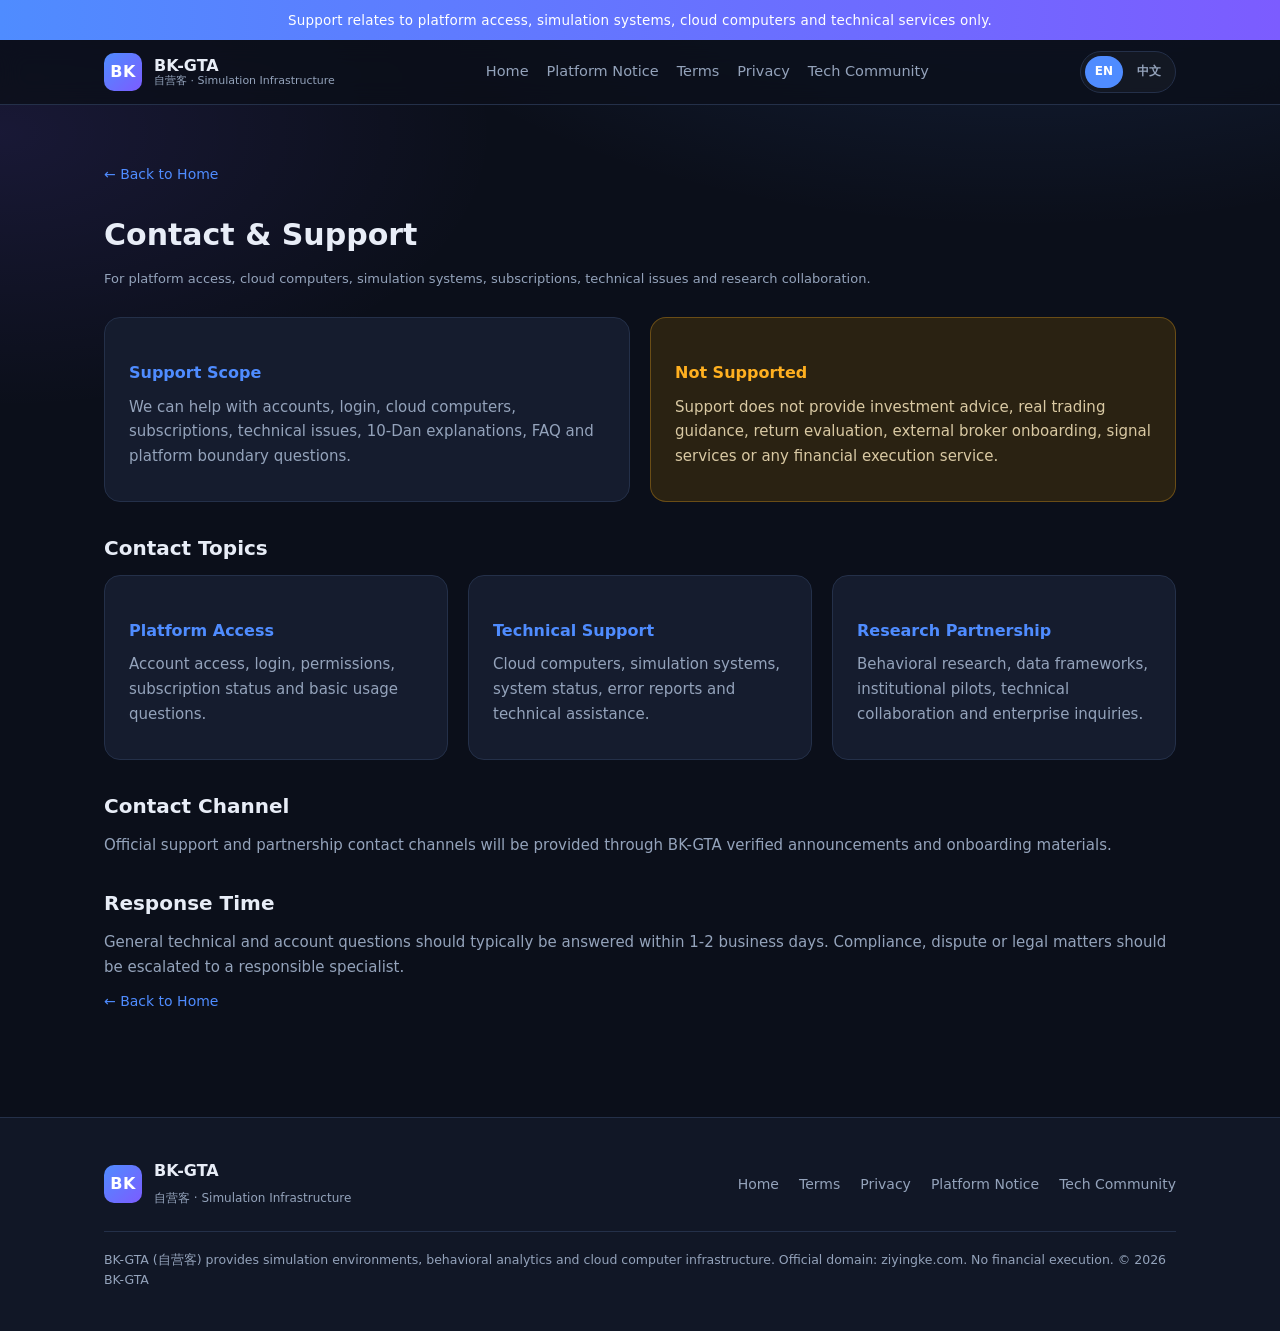
==== contact.html @ f07071c3 "Initial BK-GTA static site for ziyingke.com Co-authored-by: Cursor <cursoragent@cursor.com>" ====
<!DOCTYPE html>
<html lang="en">
<head>
  <meta charset="UTF-8" />
  <meta name="viewport" content="width=device-width, initial-scale=1.0" />
  <title>Contact & Support · BK-GTA</title>
  <meta name="description" content="Contact BK-GTA for platform access, cloud computers, simulation systems, technical services and research collaboration. Official domain: ziyingke.com." />
  <link rel="stylesheet" href="assets/css/style.css" />
</head>
<body>
  <div class="topbar"><span data-en="Support relates to platform access, simulation systems, cloud computers and technical services only." data-zh="支持范围仅限平台访问、仿真系统、云电脑与技术服务。">Support relates to platform access, simulation systems, cloud computers and technical services only.</span></div>
  <header class="nav">
    <div class="container nav-inner">
      <a class="brand" href="index.html">
        <span class="brand-mark">BK</span>
        <span class="brand-text">BK-GTA<small data-en="自营客 · Simulation Infrastructure" data-zh="自营客 · 仿真基础设施">自营客 · Simulation Infrastructure</small></span>
      </a>
      <nav class="nav-links"><a href="index.html" data-en="Home" data-zh="返回首页">Home</a><a href="platform-notice.html" data-en="Platform Notice" data-zh="平台声明">Platform Notice</a><a href="terms.html">Terms</a><a href="privacy.html">Privacy</a><a href="https://bkgta.com" target="_blank" rel="noopener noreferrer" data-en="Tech Community" data-zh="技术社区">Tech Community</a></nav>
      <div class="lang-switch" aria-label="Language switcher">
        <button type="button" data-lang-switch="en">EN</button>
        <button type="button" data-lang-switch="zh">中文</button>
      </div>
    </div>
  </header>

  <main class="legal">
    <div class="container">
      <a class="back" href="index.html" data-en="← Back to Home" data-zh="← 返回首页">← Back to Home</a>
      <h1>Contact & Support</h1>
      <p class="updated" data-en="For platform access, cloud computers, simulation systems, subscriptions, technical issues and research collaboration." data-zh="用于平台访问、云电脑、仿真系统、订阅、技术问题与研究合作咨询。">For platform access, cloud computers, simulation systems, subscriptions, technical issues and research collaboration.</p>

      <div class="grid grid-2">
        <div class="card">
          <h3>Support Scope</h3>
          <p data-en="We can help with accounts, login, cloud computers, subscriptions, technical issues, 10-Dan explanations, FAQ and platform boundary questions." data-zh="我们可以协助处理账号、登录、云电脑、订阅、技术故障、10-Dan 说明、FAQ 与平台边界问题。">We can help with accounts, login, cloud computers, subscriptions, technical issues, 10-Dan explanations, FAQ and platform boundary questions.</p>
        </div>
        <div class="card warn">
          <h3>Not Supported</h3>
          <p data-en="Support does not provide investment advice, real trading guidance, return evaluation, external broker onboarding, signal services or any financial execution service." data-zh="客服不提供投资建议、真实交易指导、收益评估、外部平台开户、带单或任何金融执行服务。">Support does not provide investment advice, real trading guidance, return evaluation, external broker onboarding, signal services or any financial execution service.</p>
        </div>
      </div>

      <h2>Contact Topics</h2>
      <div class="grid grid-3">
        <div class="card"><h3>Platform Access</h3><p data-en="Account access, login, permissions, subscription status and basic usage questions." data-zh="账号访问、登录、权限、订阅状态与基础使用问题。">Account access, login, permissions, subscription status and basic usage questions.</p></div>
        <div class="card"><h3>Technical Support</h3><p data-en="Cloud computers, simulation systems, system status, error reports and technical assistance." data-zh="云电脑、仿真系统、系统状态、异常反馈与技术协助。">Cloud computers, simulation systems, system status, error reports and technical assistance.</p></div>
        <div class="card"><h3>Research Partnership</h3><p data-en="Behavioral research, data frameworks, institutional pilots, technical collaboration and enterprise inquiries." data-zh="行为研究、数据框架、机构试点、技术合作与企业咨询。">Behavioral research, data frameworks, institutional pilots, technical collaboration and enterprise inquiries.</p></div>
      </div>

      <h2>Contact Channel</h2>
      <p data-en="Official support and partnership contact channels will be provided through BK-GTA verified announcements and onboarding materials." data-zh="官方支持与合作联系方式将通过 BK-GTA 认证公告和入门材料提供。">Official support and partnership contact channels will be provided through BK-GTA verified announcements and onboarding materials.</p>

      <h2>Response Time</h2>
      <p data-en="General technical and account questions should typically be answered within 1-2 business days. Compliance, dispute or legal matters should be escalated to a responsible specialist." data-zh="一般技术与账户问题建议在 1-2 个工作日内回复。涉及合规、争议或法律问题，应升级到专人处理。">General technical and account questions should typically be answered within 1-2 business days. Compliance, dispute or legal matters should be escalated to a responsible specialist.</p>

      <a class="back" href="index.html" data-en="← Back to Home" data-zh="← 返回首页">← Back to Home</a>
    </div>
  </main>

  <footer class="footer">
    <div class="container footer-inner">
      <div class="footer-brand"><span class="brand-mark">BK</span><div><strong>BK-GTA</strong><small data-en="自营客 · Simulation Infrastructure" data-zh="自营客 · 仿真基础设施">自营客 · Simulation Infrastructure</small></div></div>
      <nav class="footer-links"><a href="index.html" data-en="Home" data-zh="首页">Home</a><a href="terms.html">Terms</a><a href="privacy.html">Privacy</a><a href="platform-notice.html">Platform Notice</a><a href="https://bkgta.com" target="_blank" rel="noopener noreferrer" data-en="Tech Community" data-zh="技术社区">Tech Community</a></nav>
      <p class="footer-note" data-en="BK-GTA (自营客) provides simulation environments, behavioral analytics and cloud computer infrastructure. Official domain: ziyingke.com. No financial execution. © <span id='year'></span> BK-GTA" data-zh="BK-GTA（自营客）提供仿真环境、行为分析与云电脑基础设施。官方域名：ziyingke.com。不提供金融执行。© <span id='year'></span> BK-GTA">BK-GTA (自营客) provides simulation environments, behavioral analytics and cloud computer infrastructure. Official domain: ziyingke.com. No financial execution. © <span id="year"></span> BK-GTA</p>
    </div>
  </footer>
  <script src="assets/js/main.js"></script>
</body>
</html>
---- assets/css/style.css ----
:root {
  --bg: #0b0f1a;
  --bg-alt: #111726;
  --panel: #151c2e;
  --panel-2: #1b2438;
  --border: #243049;
  --text: #e8edf7;
  --muted: #94a3bb;
  --brand: #4f8cff;
  --brand-2: #7c5cff;
  --accent: #2dd4bf;
  --warn: #ffb020;
  --warn-bg: #2a2212;
  --radius: 16px;
  --maxw: 1120px;
  --font: "Segoe UI", "PingFang SC", "Microsoft YaHei", system-ui, -apple-system, sans-serif;
}

* { box-sizing: border-box; margin: 0; padding: 0; }

html { scroll-behavior: smooth; }

body {
  font-family: var(--font);
  background: radial-gradient(1200px 600px at 80% -10%, rgba(79,140,255,.18), transparent 60%),
              radial-gradient(900px 500px at 0% 10%, rgba(124,92,255,.12), transparent 55%),
              var(--bg);
  color: var(--text);
  line-height: 1.65;
  -webkit-font-smoothing: antialiased;
}

.container { max-width: var(--maxw); margin: 0 auto; padding: 0 24px; }

a { color: var(--brand); text-decoration: none; }
a:hover { color: #7fb0ff; }

/* Topbar */
.topbar {
  background: linear-gradient(90deg, var(--brand), var(--brand-2));
  color: #fff;
  font-size: 13.5px;
  text-align: center;
  padding: 9px 16px;
  letter-spacing: .2px;
}
.topbar strong { font-weight: 700; }

/* Nav */
.nav {
  position: sticky; top: 0; z-index: 50;
  background: rgba(11,15,26,.82);
  backdrop-filter: blur(12px);
  border-bottom: 1px solid var(--border);
}
.nav-inner { display: flex; align-items: center; justify-content: space-between; gap: 18px; min-height: 64px; }
.brand { display: flex; align-items: center; gap: 12px; color: var(--text); font-weight: 700; }
.brand-mark {
  display: grid; place-items: center;
  width: 38px; height: 38px; border-radius: 10px;
  background: linear-gradient(135deg, var(--brand), var(--brand-2));
  color: #fff; font-weight: 800; letter-spacing: .5px;
}
.brand-text { display: flex; flex-direction: column; line-height: 1.1; }
.brand-text small { font-size: 11px; color: var(--muted); font-weight: 500; }
.nav-links { display: flex; gap: 18px; align-items: center; }
.nav-links a { color: var(--muted); font-size: 14.5px; font-weight: 500; }
.nav-links a:hover { color: var(--text); }
.lang-switch {
  display: inline-flex; align-items: center; gap: 4px; padding: 4px;
  border: 1px solid var(--border); border-radius: 999px; background: rgba(255,255,255,.03);
}
.lang-switch button {
  border: 0; border-radius: 999px; padding: 6px 10px; color: var(--muted);
  background: transparent; cursor: pointer; font: inherit; font-size: 12px; font-weight: 700;
}
.lang-switch button.active { color: #fff; background: var(--brand); }
.nav-toggle { display: none; background: none; border: none; color: var(--text); font-size: 22px; cursor: pointer; }

/* Hero */
.hero { padding: 72px 0 64px; }
.hero-inner { display: grid; grid-template-columns: 1.15fr .85fr; gap: 48px; align-items: center; }
.pill {
  display: inline-block; font-size: 13px; color: var(--accent);
  background: rgba(45,212,191,.1); border: 1px solid rgba(45,212,191,.25);
  padding: 6px 14px; border-radius: 999px; margin-bottom: 20px;
}
.hero h1 { font-size: 46px; line-height: 1.15; font-weight: 800; letter-spacing: -.5px; }
.lead { color: var(--muted); font-size: 18px; margin: 20px 0 28px; max-width: 560px; }
.lead strong { color: var(--text); }
.hero-cta { display: flex; gap: 14px; flex-wrap: wrap; }
.hero-fineprint { color: var(--muted); font-size: 13px; margin-top: 18px; }

.btn {
  display: inline-flex; align-items: center; justify-content: center;
  padding: 13px 24px; border-radius: 12px; font-weight: 600; font-size: 15px;
  border: 1px solid transparent; cursor: pointer; transition: .18s;
}
.btn-primary { background: linear-gradient(135deg, var(--brand), var(--brand-2)); color: #fff; }
.btn-primary:hover { transform: translateY(-2px); box-shadow: 0 10px 30px rgba(79,140,255,.35); color: #fff; }
.btn-ghost { background: transparent; border-color: var(--border); color: var(--text); }
.btn-ghost:hover { border-color: var(--brand); color: var(--text); }

.hero-card {
  background: linear-gradient(180deg, var(--panel), var(--panel-2));
  border: 1px solid var(--border); border-radius: var(--radius);
  padding: 26px; position: relative; box-shadow: 0 24px 60px rgba(0,0,0,.35);
}
.sim-badge {
  position: absolute; top: 18px; right: 18px; font-size: 10.5px; letter-spacing: 1px;
  color: var(--warn); border: 1px solid rgba(255,176,32,.4); background: rgba(255,176,32,.08);
  padding: 4px 10px; border-radius: 999px; font-weight: 700;
}
.sim-row { display: flex; justify-content: space-between; padding: 12px 0; border-bottom: 1px dashed var(--border); font-size: 15px; }
.sim-row span { color: var(--muted); }
.sim-row b { font-weight: 600; }
.sim-row b.no { color: var(--warn); }
.sim-note { color: var(--muted); font-size: 12.5px; margin-top: 14px; }

/* Sections */
.section { padding: 76px 0; }
.section-alt { background: var(--bg-alt); border-top: 1px solid var(--border); border-bottom: 1px solid var(--border); }
.section-title { font-size: 32px; font-weight: 800; letter-spacing: -.3px; }
.section-title .hl { color: var(--warn); }
.section-sub { color: var(--muted); font-size: 17px; margin: 14px 0 36px; max-width: 760px; }
.section-sub strong { color: var(--text); }

/* Grid + cards */
.grid { display: grid; gap: 20px; }
.grid-2 { grid-template-columns: repeat(2, 1fr); }
.grid-3 { grid-template-columns: repeat(3, 1fr); }
.card {
  background: var(--panel); border: 1px solid var(--border); border-radius: var(--radius);
  padding: 24px; transition: .18s;
}
.card:hover { transform: translateY(-3px); border-color: #34466b; }
.card h3 { font-size: 18px; margin-bottom: 8px; }
.card p { color: var(--muted); font-size: 15px; }
.card p strong { color: var(--text); }
.card .ic {
  width: 34px; height: 34px; border-radius: 9px; display: grid; place-items: center;
  background: rgba(79,140,255,.12); color: var(--brand); font-weight: 700; margin-bottom: 12px;
}
.card.warn { background: var(--warn-bg); border-color: rgba(255,176,32,.3); }
.card.warn h3 { color: var(--warn); }
.card.warn p { color: #d9c9a3; }
.card.warn p strong { color: #fff; }

.callout {
  margin-top: 28px; padding: 22px 24px; border-radius: var(--radius);
  background: rgba(79,140,255,.08); border: 1px solid rgba(79,140,255,.3);
  font-size: 16px; color: var(--text);
}
.callout strong { color: #fff; }

.note-line { color: var(--muted); font-size: 14px; margin-top: 24px; }
.note-line strong { color: var(--text); }

/* Data value */
.data-flow {
  display: grid; grid-template-columns: 1fr auto 1fr auto 1fr auto 1fr;
  gap: 12px; align-items: center; margin: 4px 0 32px;
}
.flow-step {
  min-height: 118px; background: linear-gradient(180deg, var(--panel), var(--panel-2));
  border: 1px solid var(--border); border-radius: var(--radius); padding: 18px;
}
.flow-step span {
  display: grid; place-items: center; width: 28px; height: 28px; border-radius: 50%;
  background: rgba(79,140,255,.14); color: var(--brand); font-weight: 800; font-size: 13px;
  margin-bottom: 12px;
}
.flow-step strong { display: block; font-size: 16px; margin-bottom: 4px; }
.flow-step small { color: var(--muted); font-size: 13px; }
.flow-arrow { color: var(--brand); font-size: 22px; font-weight: 800; }

/* Rank strip */
.rank-strip { display: flex; flex-wrap: wrap; gap: 8px; margin-bottom: 32px; }
.rank-strip span {
  flex: 1; min-width: 70px; text-align: center; padding: 14px 0; border-radius: 10px;
  background: var(--panel); border: 1px solid var(--border); color: var(--muted); font-weight: 600;
}
.rank-strip span.top { background: linear-gradient(135deg, var(--brand), var(--brand-2)); color: #fff; border: none; }

/* Timeline */
.timeline { display: grid; grid-template-columns: repeat(4, 1fr); gap: 18px; }
.step { display: flex; gap: 14px; background: var(--panel); border: 1px solid var(--border); border-radius: var(--radius); padding: 20px; }
.step-num {
  flex: none; width: 32px; height: 32px; border-radius: 50%; display: grid; place-items: center;
  background: linear-gradient(135deg, var(--brand), var(--brand-2)); color: #fff; font-weight: 700;
}
.step h3 { font-size: 16px; }
.step p { color: var(--muted); font-size: 14px; }

/* Pricing */
.pricing .price-card { display: flex; flex-direction: column; }
.price { font-size: 40px; font-weight: 800; margin: 8px 0 16px; }
.price small { font-size: 16px; color: var(--muted); font-weight: 500; }
.price-card.highlight { border-color: var(--brand); box-shadow: 0 0 0 1px var(--brand) inset; }
.price-card ul { list-style: none; display: grid; gap: 10px; margin-bottom: 18px; }
.price-card li { color: var(--muted); font-size: 15px; padding-left: 24px; position: relative; }
.price-card li::before { content: "✓"; position: absolute; left: 0; color: var(--accent); font-weight: 700; }
.price-card li strong { color: var(--text); }
.tag {
  margin-top: auto; align-self: flex-start; font-size: 12.5px; color: var(--accent);
  background: rgba(45,212,191,.1); border: 1px solid rgba(45,212,191,.25); padding: 5px 12px; border-radius: 999px;
}

/* FAQ */
.faq { display: grid; gap: 12px; }
.faq-item { background: var(--panel); border: 1px solid var(--border); border-radius: 12px; overflow: hidden; }
.faq-q {
  width: 100%; text-align: left; background: none; border: none; color: var(--text);
  font-size: 16px; font-weight: 600; padding: 18px 20px; cursor: pointer;
  display: flex; justify-content: space-between; align-items: center; gap: 16px;
}
.faq-q > span:first-child { color: var(--text); font-size: 16px; font-weight: 600; }
.faq-q > span:last-child { color: var(--brand); font-size: 22px; font-weight: 400; transition: .2s; }
.faq-item.open .faq-q > span:last-child { transform: rotate(45deg); }
.faq-a { max-height: 0; overflow: hidden; transition: max-height .25s ease; }
.faq-a p { padding: 0 20px 18px; color: var(--muted); font-size: 15px; }

/* Disclaimer */
.disclaimer-section { padding-top: 0; }
.disclaimer { background: var(--warn-bg); border: 1px solid rgba(255,176,32,.3); border-radius: var(--radius); padding: 32px; }
.disclaimer h2 { color: var(--warn); font-size: 22px; margin-bottom: 14px; }
.disclaimer p { color: #d9c9a3; margin: 10px 0; }
.disclaimer p strong, .disclaimer li strong { color: #fff; }
.disclaimer ul { margin: 12px 0 12px 20px; color: #d9c9a3; }
.disclaimer li { margin: 6px 0; }

/* Footer */
.footer { border-top: 1px solid var(--border); background: var(--bg-alt); padding: 40px 0; }
.footer-inner { display: flex; flex-wrap: wrap; gap: 20px; align-items: center; justify-content: space-between; }
.footer-brand { display: flex; align-items: center; gap: 12px; }
.footer-brand strong { display: block; }
.footer-brand small { color: var(--muted); font-size: 12px; }
.footer-links { display: flex; gap: 20px; }
.footer-links a { color: var(--muted); font-size: 14px; }
.footer-links a:hover { color: var(--text); }
.footer-note { width: 100%; color: var(--muted); font-size: 12.5px; border-top: 1px solid var(--border); padding-top: 18px; }

/* Legal pages */
.legal { padding: 56px 0 80px; }
.legal h1 { font-size: 30px; margin-bottom: 8px; }
.legal .updated { color: var(--muted); font-size: 13px; margin-bottom: 28px; }
.legal h2 { font-size: 20px; margin: 30px 0 10px; color: var(--text); }
.legal h3 { font-size: 16px; margin: 18px 0 8px; color: var(--brand); }
.legal p, .legal li { color: var(--muted); font-size: 15px; margin: 8px 0; }
.legal ul { margin-left: 20px; }
.legal .back { display: inline-block; margin-bottom: 24px; font-size: 14px; }
.legal .lead-box { background: var(--panel); border: 1px solid var(--border); border-radius: 12px; padding: 18px 22px; }
.legal .lead-box p { color: var(--text); }

/* Responsive */
@media (max-width: 880px) {
  .nav-links {
    position: absolute; top: 64px; left: 0; right: 0; flex-direction: column;
    background: var(--bg-alt); border-bottom: 1px solid var(--border); padding: 12px 24px; gap: 4px;
    display: none;
  }
  .nav-links:not(#navLinks) {
    position: static; display: flex; flex-direction: row; flex-wrap: wrap;
    background: transparent; border-bottom: 0; padding: 0; gap: 14px;
  }
  .nav-links.open { display: flex; }
  .nav-links a { padding: 10px 0; }
  .nav-links:not(#navLinks) a { padding: 0; }
  .nav-toggle { display: block; }
  .hero-inner { grid-template-columns: 1fr; gap: 32px; }
  .hero h1 { font-size: 34px; }
  .grid-2, .grid-3, .timeline { grid-template-columns: 1fr; }
  .data-flow { grid-template-columns: 1fr; }
  .flow-arrow { transform: rotate(90deg); justify-self: center; }
  .section-title { font-size: 26px; }
}
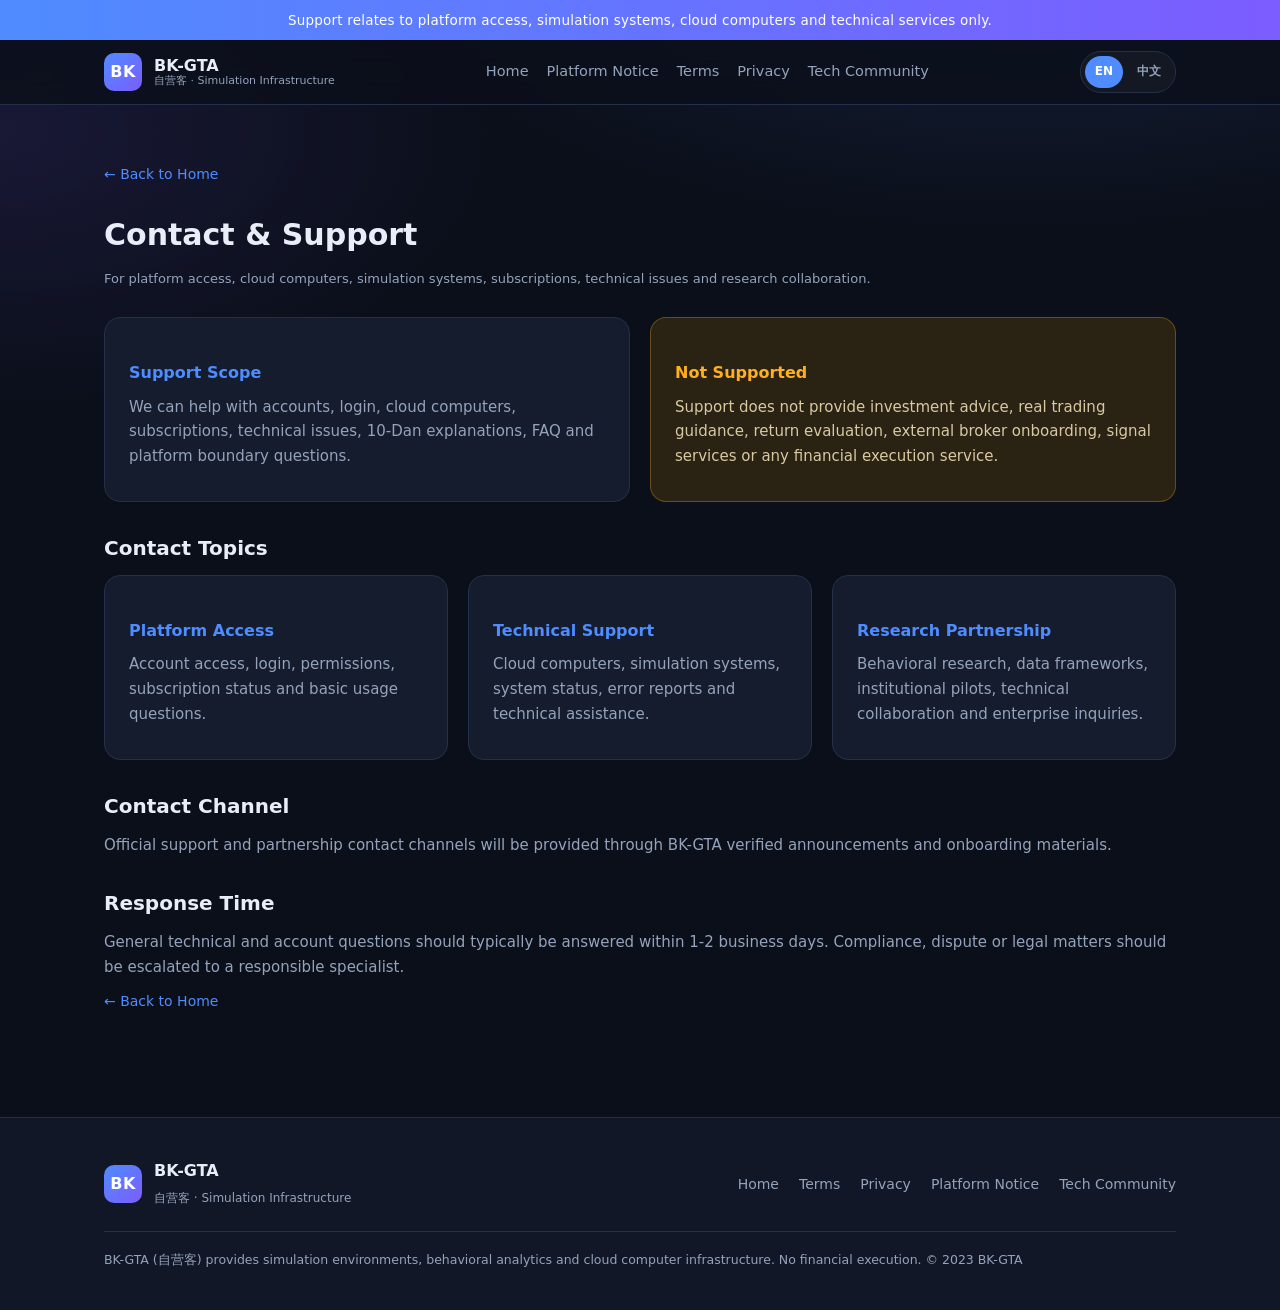
==== commit 1f172989: "Update compliance copy and footer for production Co-authored-by: Cursor <cursoragent@cursor.com>" ====
--- a/contact.html
+++ b/contact.html
@@ -61,7 +61,7 @@
     <div class="container footer-inner">
       <div class="footer-brand"><span class="brand-mark">BK</span><div><strong>BK-GTA</strong><small data-en="自营客 · Simulation Infrastructure" data-zh="自营客 · 仿真基础设施">自营客 · Simulation Infrastructure</small></div></div>
       <nav class="footer-links"><a href="index.html" data-en="Home" data-zh="首页">Home</a><a href="terms.html">Terms</a><a href="privacy.html">Privacy</a><a href="platform-notice.html">Platform Notice</a><a href="https://bkgta.com" target="_blank" rel="noopener noreferrer" data-en="Tech Community" data-zh="技术社区">Tech Community</a></nav>
-      <p class="footer-note" data-en="BK-GTA (自营客) provides simulation environments, behavioral analytics and cloud computer infrastructure. Official domain: ziyingke.com. No financial execution. © <span id='year'></span> BK-GTA" data-zh="BK-GTA（自营客）提供仿真环境、行为分析与云电脑基础设施。官方域名：ziyingke.com。不提供金融执行。© <span id='year'></span> BK-GTA">BK-GTA (自营客) provides simulation environments, behavioral analytics and cloud computer infrastructure. Official domain: ziyingke.com. No financial execution. © <span id="year"></span> BK-GTA</p>
+      <p class="footer-note" data-en="BK-GTA (自营客) provides simulation environments, behavioral analytics and cloud computer infrastructure. No financial execution. © 2023 BK-GTA" data-zh="BK-GTA（自营客）提供仿真环境、行为分析与云电脑基础设施。不提供金融执行。© 2023 BK-GTA">BK-GTA (自营客) provides simulation environments, behavioral analytics and cloud computer infrastructure. No financial execution. © 2023 BK-GTA</p>
     </div>
   </footer>
   <script src="assets/js/main.js"></script>
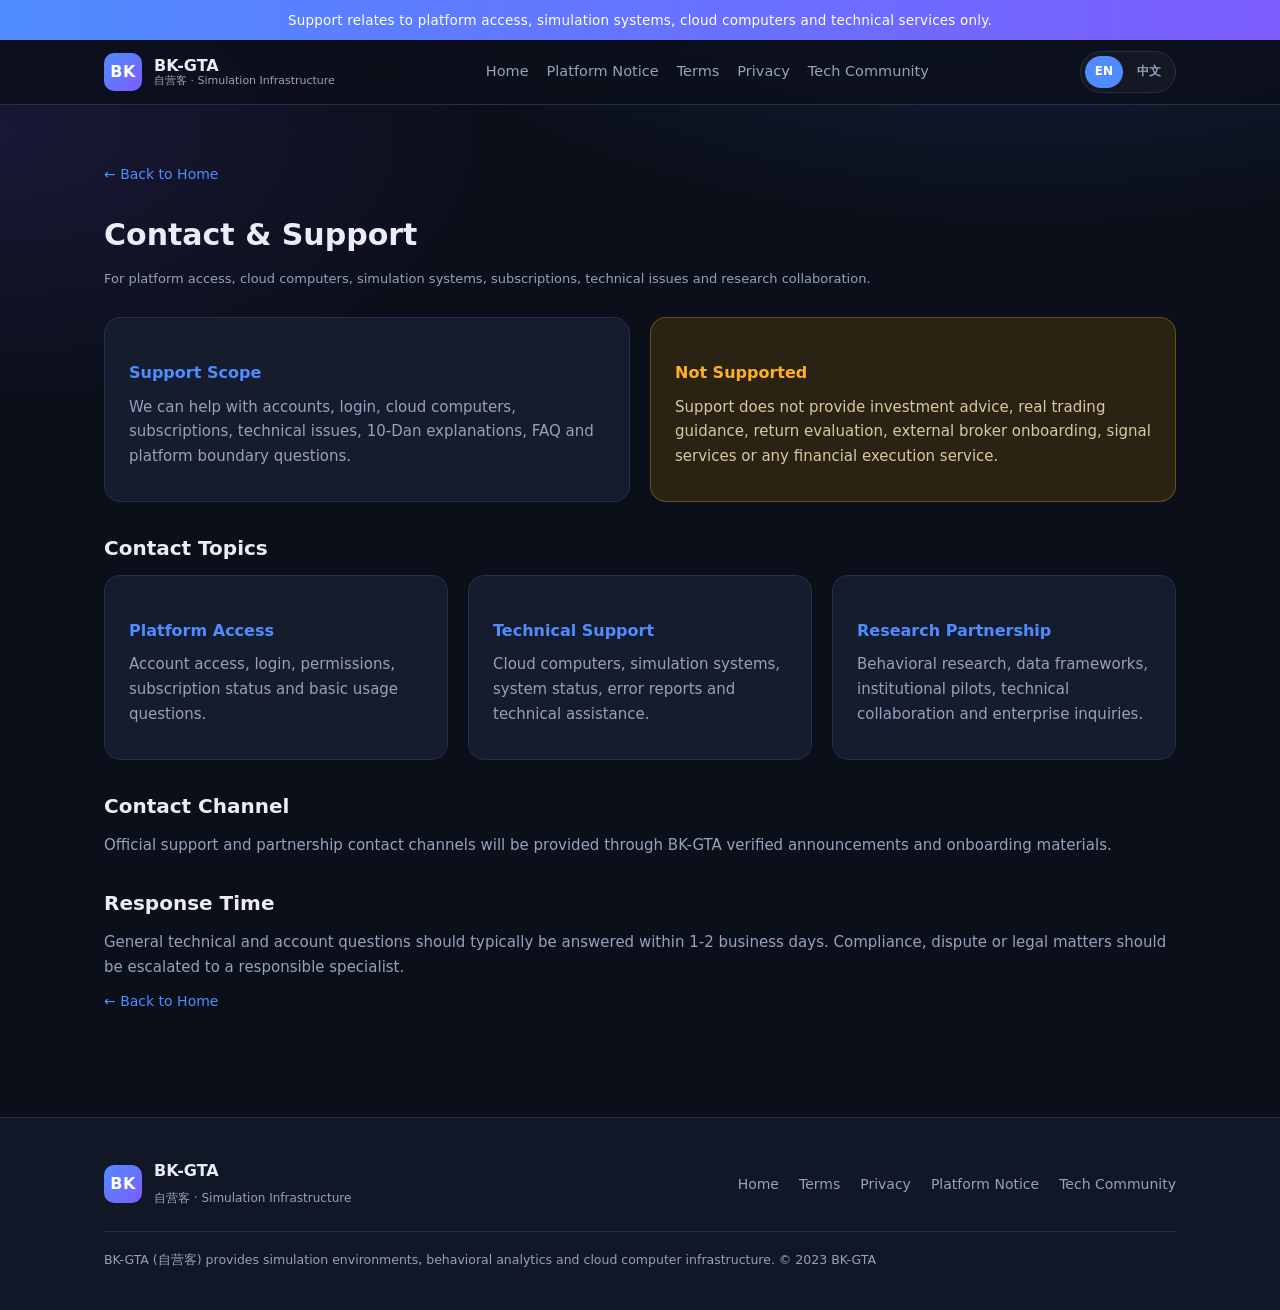
==== commit 2424c594: "Update copy, pricing, FAQ compliance and footer Co-authored-by: Cursor <cursoragent@cursor.com>" ====
--- a/contact.html
+++ b/contact.html
@@ -61,7 +61,7 @@
     <div class="container footer-inner">
       <div class="footer-brand"><span class="brand-mark">BK</span><div><strong>BK-GTA</strong><small data-en="自营客 · Simulation Infrastructure" data-zh="自营客 · 仿真基础设施">自营客 · Simulation Infrastructure</small></div></div>
       <nav class="footer-links"><a href="index.html" data-en="Home" data-zh="首页">Home</a><a href="terms.html">Terms</a><a href="privacy.html">Privacy</a><a href="platform-notice.html">Platform Notice</a><a href="https://bkgta.com" target="_blank" rel="noopener noreferrer" data-en="Tech Community" data-zh="技术社区">Tech Community</a></nav>
-      <p class="footer-note" data-en="BK-GTA (自营客) provides simulation environments, behavioral analytics and cloud computer infrastructure. No financial execution. © 2023 BK-GTA" data-zh="BK-GTA（自营客）提供仿真环境、行为分析与云电脑基础设施。不提供金融执行。© 2023 BK-GTA">BK-GTA (自营客) provides simulation environments, behavioral analytics and cloud computer infrastructure. No financial execution. © 2023 BK-GTA</p>
+      <p class="footer-note" data-en="BK-GTA (自营客) provides simulation environments, behavioral analytics and cloud computer infrastructure. © 2023 BK-GTA" data-zh="BK-GTA（自营客）提供仿真环境、行为分析与云电脑基础设施。© 2023 BK-GTA">BK-GTA (自营客) provides simulation environments, behavioral analytics and cloud computer infrastructure. © 2023 BK-GTA</p>
     </div>
   </footer>
   <script src="assets/js/main.js"></script>
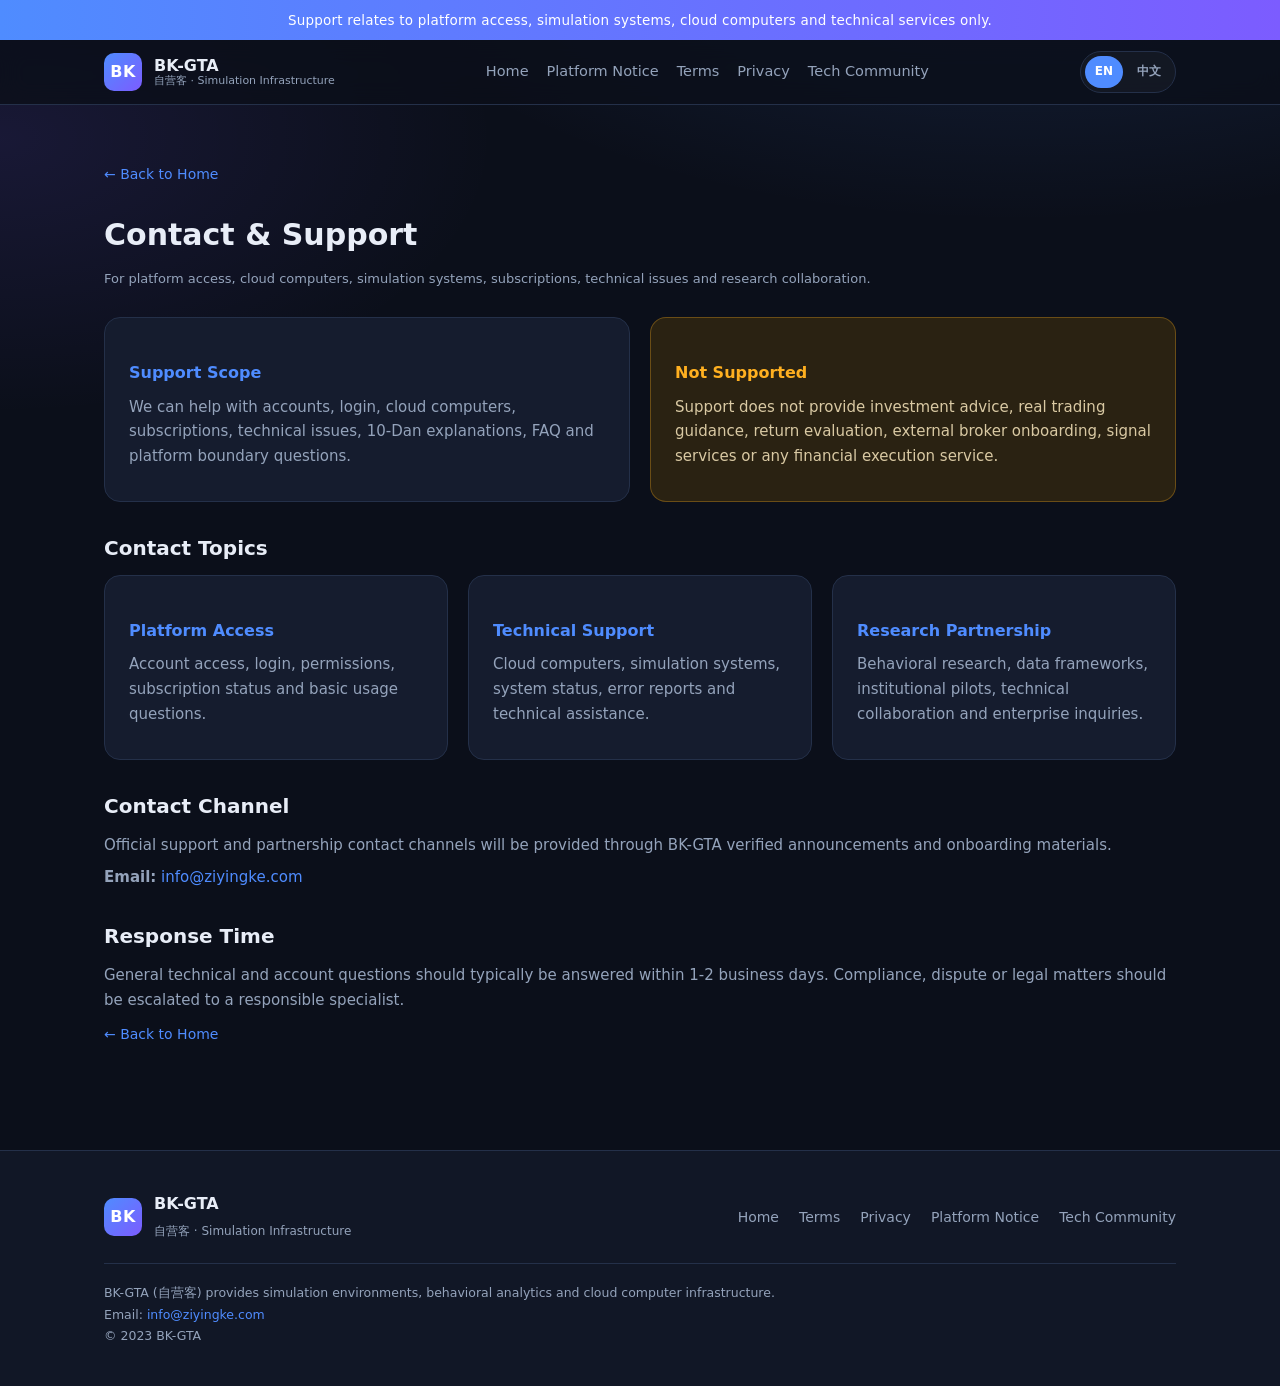
==== commit f6c06ae3: "Add info@ziyingke.com to contact page and site footer Co-authored-by: Cursor <cursoragent@cursor.com" ====
--- a/contact.html
+++ b/contact.html
@@ -49,6 +49,7 @@
 
       <h2>Contact Channel</h2>
       <p data-en="Official support and partnership contact channels will be provided through BK-GTA verified announcements and onboarding materials." data-zh="官方支持与合作联系方式将通过 BK-GTA 认证公告和入门材料提供。">Official support and partnership contact channels will be provided through BK-GTA verified announcements and onboarding materials.</p>
+      <p><strong>Email:</strong> <a href="mailto:info@ziyingke.com">info@ziyingke.com</a></p>
 
       <h2>Response Time</h2>
       <p data-en="General technical and account questions should typically be answered within 1-2 business days. Compliance, dispute or legal matters should be escalated to a responsible specialist." data-zh="一般技术与账户问题建议在 1-2 个工作日内回复。涉及合规、争议或法律问题，应升级到专人处理。">General technical and account questions should typically be answered within 1-2 business days. Compliance, dispute or legal matters should be escalated to a responsible specialist.</p>
@@ -61,7 +62,7 @@
     <div class="container footer-inner">
       <div class="footer-brand"><span class="brand-mark">BK</span><div><strong>BK-GTA</strong><small data-en="自营客 · Simulation Infrastructure" data-zh="自营客 · 仿真基础设施">自营客 · Simulation Infrastructure</small></div></div>
       <nav class="footer-links"><a href="index.html" data-en="Home" data-zh="首页">Home</a><a href="terms.html">Terms</a><a href="privacy.html">Privacy</a><a href="platform-notice.html">Platform Notice</a><a href="https://bkgta.com" target="_blank" rel="noopener noreferrer" data-en="Tech Community" data-zh="技术社区">Tech Community</a></nav>
-      <p class="footer-note" data-en="BK-GTA (自营客) provides simulation environments, behavioral analytics and cloud computer infrastructure. © 2023 BK-GTA" data-zh="BK-GTA（自营客）提供仿真环境、行为分析与云电脑基础设施。© 2023 BK-GTA">BK-GTA (自营客) provides simulation environments, behavioral analytics and cloud computer infrastructure. © 2023 BK-GTA</p>
+      <p class="footer-note" data-en="BK-GTA (自营客) provides simulation environments, behavioral analytics and cloud computer infrastructure.<br>Email: <a href='mailto:info@ziyingke.com'>info@ziyingke.com</a><br>© 2023 BK-GTA" data-zh="BK-GTA（自营客）提供仿真环境、行为分析与云电脑基础设施。<br>联系邮箱：<a href='mailto:info@ziyingke.com'>info@ziyingke.com</a><br>© 2023 BK-GTA">BK-GTA (自营客) provides simulation environments, behavioral analytics and cloud computer infrastructure.<br>Email: <a href="mailto:info@ziyingke.com">info@ziyingke.com</a><br>© 2023 BK-GTA</p>
     </div>
   </footer>
   <script src="assets/js/main.js"></script>
--- a/assets/css/style.css
+++ b/assets/css/style.css
@@ -194,8 +194,10 @@
 
 /* Pricing */
 .pricing .price-card { display: flex; flex-direction: column; }
-.price { font-size: 40px; font-weight: 800; margin: 8px 0 16px; }
-.price small { font-size: 16px; color: var(--muted); font-weight: 500; }
+.price { display: flex; flex-direction: column; align-items: flex-start; gap: 6px; margin: 8px 0 16px; }
+.price-amount { font-size: 40px; font-weight: 800; line-height: 1.1; color: var(--text); }
+.price-period { font-size: 14px; color: var(--muted); font-weight: 500; line-height: 1.4; }
+.price small:not(.price-period) { font-size: 16px; color: var(--muted); font-weight: 500; }
 .price-card.highlight { border-color: var(--brand); box-shadow: 0 0 0 1px var(--brand) inset; }
 .price-card ul { list-style: none; display: grid; gap: 10px; margin-bottom: 18px; }
 .price-card li { color: var(--muted); font-size: 15px; padding-left: 24px; position: relative; }
@@ -238,7 +240,8 @@
 .footer-links { display: flex; gap: 20px; }
 .footer-links a { color: var(--muted); font-size: 14px; }
 .footer-links a:hover { color: var(--text); }
-.footer-note { width: 100%; color: var(--muted); font-size: 12.5px; border-top: 1px solid var(--border); padding-top: 18px; }
+.footer-note { width: 100%; color: var(--muted); font-size: 12.5px; border-top: 1px solid var(--border); padding-top: 18px; line-height: 1.7; }
+.footer-note a { color: var(--brand); }
 
 /* Legal pages */
 .legal { padding: 56px 0 80px; }
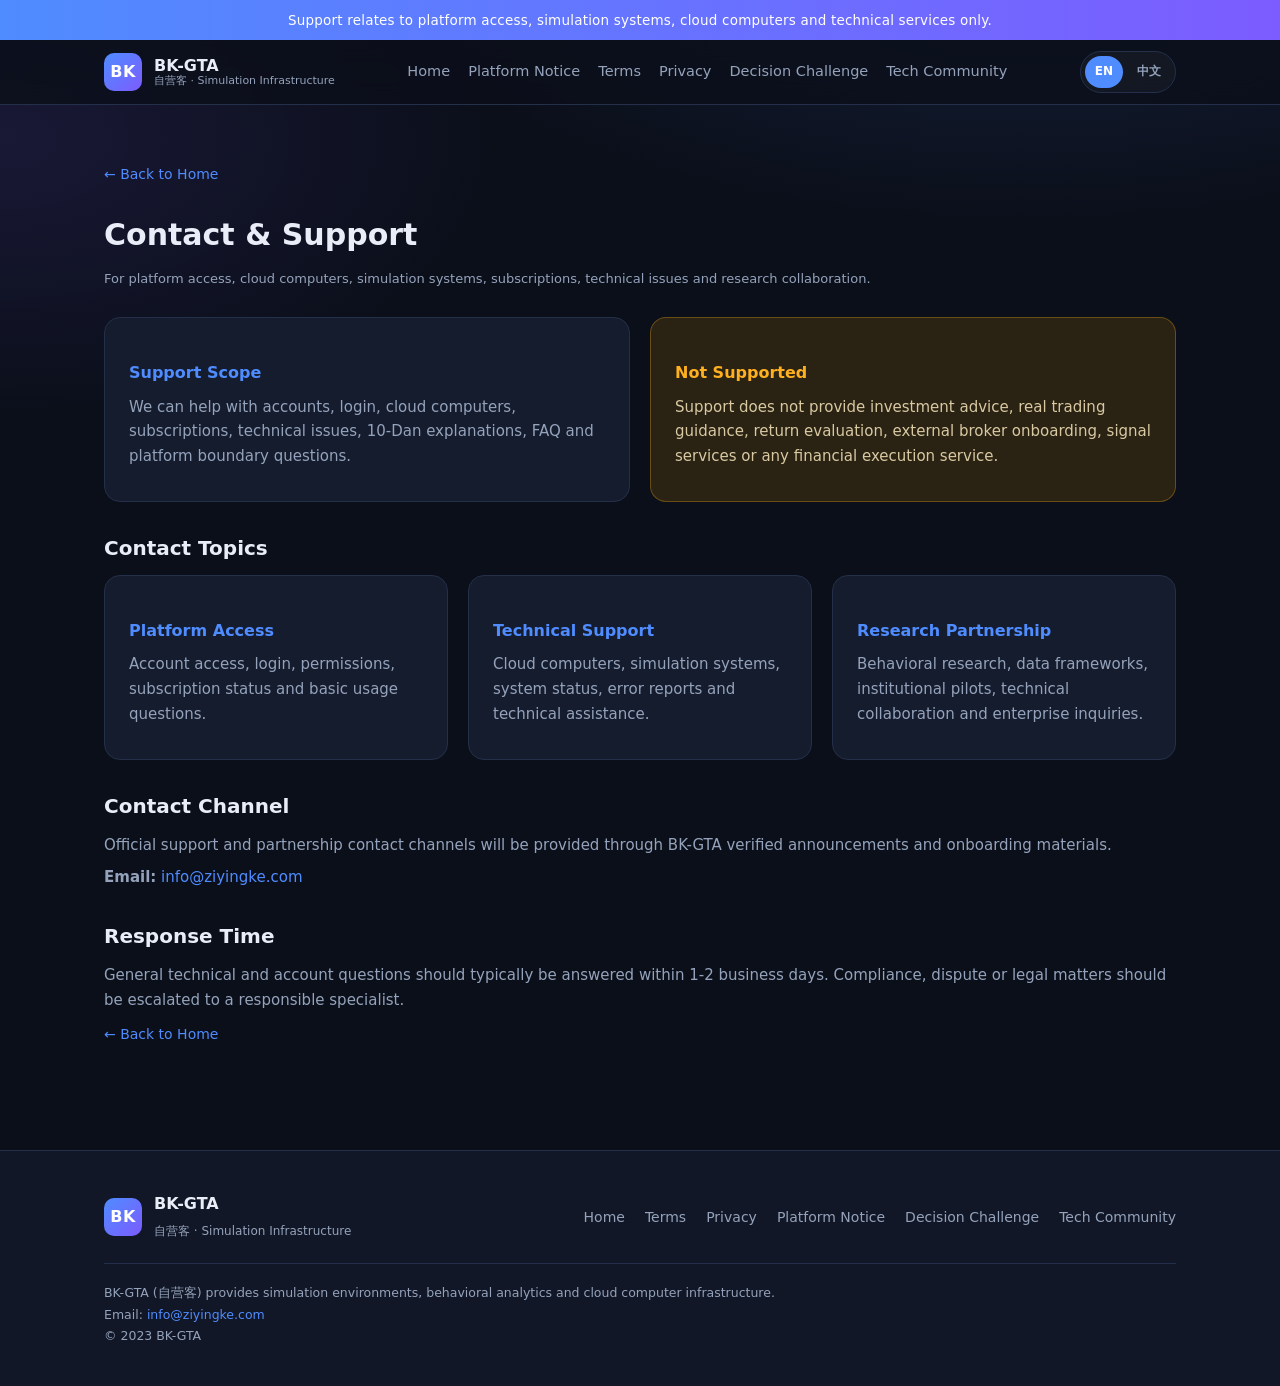
==== commit c3c9dabb: "Add Decision Challenge nav link to ziyingke site Link opens https://ai.ziyingke.com/ in a new tab fr" ====
--- a/contact.html
+++ b/contact.html
@@ -15,7 +15,7 @@
         <span class="brand-mark">BK</span>
         <span class="brand-text">BK-GTA<small data-en="自营客 · Simulation Infrastructure" data-zh="自营客 · 仿真基础设施">自营客 · Simulation Infrastructure</small></span>
       </a>
-      <nav class="nav-links"><a href="index.html" data-en="Home" data-zh="返回首页">Home</a><a href="platform-notice.html" data-en="Platform Notice" data-zh="平台声明">Platform Notice</a><a href="terms.html">Terms</a><a href="privacy.html">Privacy</a><a href="https://bkgta.com" target="_blank" rel="noopener noreferrer" data-en="Tech Community" data-zh="技术社区">Tech Community</a></nav>
+      <nav class="nav-links"><a href="index.html" data-en="Home" data-zh="返回首页">Home</a><a href="platform-notice.html" data-en="Platform Notice" data-zh="平台声明">Platform Notice</a><a href="terms.html">Terms</a><a href="privacy.html">Privacy</a><a href="https://ai.ziyingke.com/" target="_blank" rel="noopener noreferrer" data-en="Decision Challenge" data-zh="决策挑战">Decision Challenge</a><a href="https://bkgta.com" target="_blank" rel="noopener noreferrer" data-en="Tech Community" data-zh="技术社区">Tech Community</a></nav>
       <div class="lang-switch" aria-label="Language switcher">
         <button type="button" data-lang-switch="en">EN</button>
         <button type="button" data-lang-switch="zh">中文</button>
@@ -61,7 +61,7 @@
   <footer class="footer">
     <div class="container footer-inner">
       <div class="footer-brand"><span class="brand-mark">BK</span><div><strong>BK-GTA</strong><small data-en="自营客 · Simulation Infrastructure" data-zh="自营客 · 仿真基础设施">自营客 · Simulation Infrastructure</small></div></div>
-      <nav class="footer-links"><a href="index.html" data-en="Home" data-zh="首页">Home</a><a href="terms.html">Terms</a><a href="privacy.html">Privacy</a><a href="platform-notice.html">Platform Notice</a><a href="https://bkgta.com" target="_blank" rel="noopener noreferrer" data-en="Tech Community" data-zh="技术社区">Tech Community</a></nav>
+      <nav class="footer-links"><a href="index.html" data-en="Home" data-zh="首页">Home</a><a href="terms.html">Terms</a><a href="privacy.html">Privacy</a><a href="platform-notice.html">Platform Notice</a><a href="https://ai.ziyingke.com/" target="_blank" rel="noopener noreferrer" data-en="Decision Challenge" data-zh="决策挑战">Decision Challenge</a><a href="https://bkgta.com" target="_blank" rel="noopener noreferrer" data-en="Tech Community" data-zh="技术社区">Tech Community</a></nav>
       <p class="footer-note" data-en="BK-GTA (自营客) provides simulation environments, behavioral analytics and cloud computer infrastructure.<br>Email: <a href='mailto:info@ziyingke.com'>info@ziyingke.com</a><br>© 2023 BK-GTA" data-zh="BK-GTA（自营客）提供仿真环境、行为分析与云电脑基础设施。<br>联系邮箱：<a href='mailto:info@ziyingke.com'>info@ziyingke.com</a><br>© 2023 BK-GTA">BK-GTA (自营客) provides simulation environments, behavioral analytics and cloud computer infrastructure.<br>Email: <a href="mailto:info@ziyingke.com">info@ziyingke.com</a><br>© 2023 BK-GTA</p>
     </div>
   </footer>
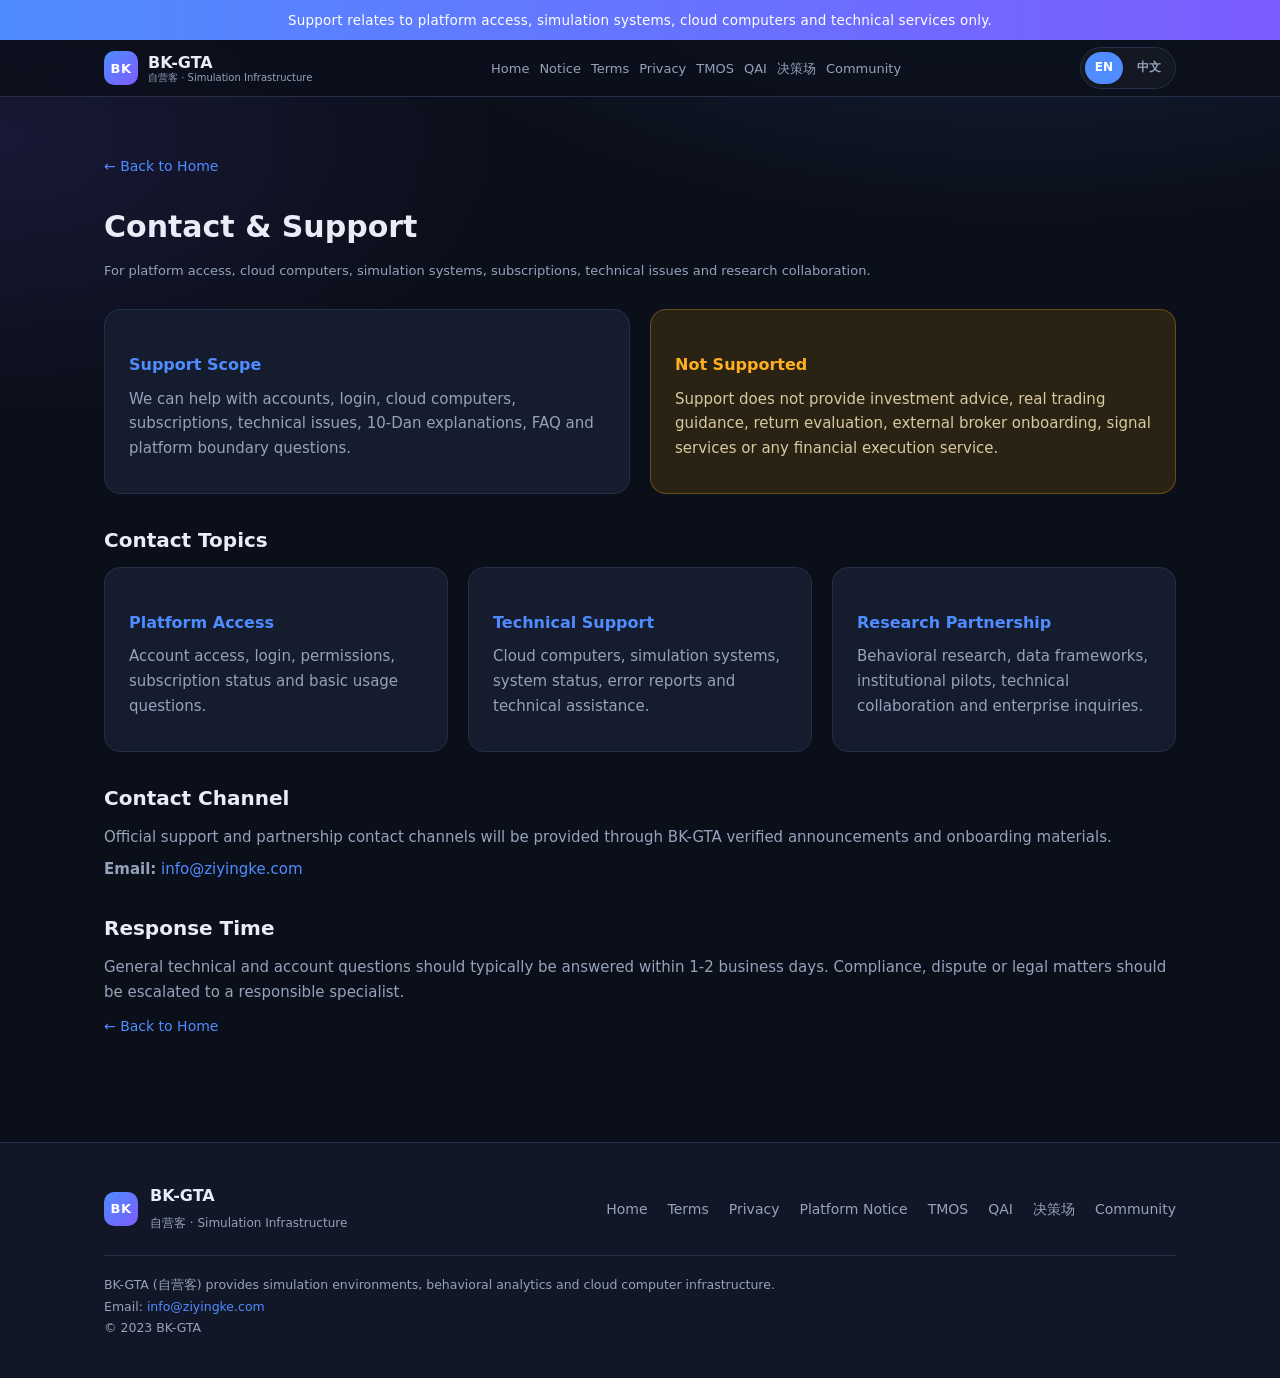
==== commit 0b7f53d9: "Add TMOS, QAI and 决策场 links and tighten site nav. Co-authored-by: Cursor <cursoragent@cursor.com>" ====
--- a/contact.html
+++ b/contact.html
@@ -15,7 +15,7 @@
         <span class="brand-mark">BK</span>
         <span class="brand-text">BK-GTA<small data-en="自营客 · Simulation Infrastructure" data-zh="自营客 · 仿真基础设施">自营客 · Simulation Infrastructure</small></span>
       </a>
-      <nav class="nav-links"><a href="index.html" data-en="Home" data-zh="返回首页">Home</a><a href="platform-notice.html" data-en="Platform Notice" data-zh="平台声明">Platform Notice</a><a href="terms.html">Terms</a><a href="privacy.html">Privacy</a><a href="https://ai.ziyingke.com/" target="_blank" rel="noopener noreferrer" data-en="Decision Challenge" data-zh="决策挑战">Decision Challenge</a><a href="https://bkgta.com" target="_blank" rel="noopener noreferrer" data-en="Tech Community" data-zh="技术社区">Tech Community</a></nav>
+      <nav class="nav-links"><a href="index.html" data-en="Home" data-zh="首页">Home</a><a href="platform-notice.html" data-en="Notice" data-zh="声明">Notice</a><a href="terms.html">Terms</a><a href="privacy.html">Privacy</a><a href="https://t.ziyingke.com/" target="_blank" rel="noopener noreferrer">TMOS</a><a href="https://q.ziyingke.com/" target="_blank" rel="noopener noreferrer">QAI</a><a href="https://ai.ziyingke.com/" target="_blank" rel="noopener noreferrer">决策场</a><a href="https://bkgta.com" target="_blank" rel="noopener noreferrer" data-en="Community" data-zh="社区">Community</a></nav>
       <div class="lang-switch" aria-label="Language switcher">
         <button type="button" data-lang-switch="en">EN</button>
         <button type="button" data-lang-switch="zh">中文</button>
@@ -61,7 +61,7 @@
   <footer class="footer">
     <div class="container footer-inner">
       <div class="footer-brand"><span class="brand-mark">BK</span><div><strong>BK-GTA</strong><small data-en="自营客 · Simulation Infrastructure" data-zh="自营客 · 仿真基础设施">自营客 · Simulation Infrastructure</small></div></div>
-      <nav class="footer-links"><a href="index.html" data-en="Home" data-zh="首页">Home</a><a href="terms.html">Terms</a><a href="privacy.html">Privacy</a><a href="platform-notice.html">Platform Notice</a><a href="https://ai.ziyingke.com/" target="_blank" rel="noopener noreferrer" data-en="Decision Challenge" data-zh="决策挑战">Decision Challenge</a><a href="https://bkgta.com" target="_blank" rel="noopener noreferrer" data-en="Tech Community" data-zh="技术社区">Tech Community</a></nav>
+      <nav class="footer-links"><a href="index.html" data-en="Home" data-zh="首页">Home</a><a href="terms.html">Terms</a><a href="privacy.html">Privacy</a><a href="platform-notice.html">Platform Notice</a><a href="https://t.ziyingke.com/" target="_blank" rel="noopener noreferrer">TMOS</a><a href="https://q.ziyingke.com/" target="_blank" rel="noopener noreferrer">QAI</a><a href="https://ai.ziyingke.com/" target="_blank" rel="noopener noreferrer">决策场</a><a href="https://bkgta.com" target="_blank" rel="noopener noreferrer" data-en="Community" data-zh="社区">Community</a></nav>
       <p class="footer-note" data-en="BK-GTA (自营客) provides simulation environments, behavioral analytics and cloud computer infrastructure.<br>Email: <a href='mailto:info@ziyingke.com'>info@ziyingke.com</a><br>© 2023 BK-GTA" data-zh="BK-GTA（自营客）提供仿真环境、行为分析与云电脑基础设施。<br>联系邮箱：<a href='mailto:info@ziyingke.com'>info@ziyingke.com</a><br>© 2023 BK-GTA">BK-GTA (自营客) provides simulation environments, behavioral analytics and cloud computer infrastructure.<br>Email: <a href="mailto:info@ziyingke.com">info@ziyingke.com</a><br>© 2023 BK-GTA</p>
     </div>
   </footer>
--- a/assets/css/style.css
+++ b/assets/css/style.css
@@ -53,18 +53,18 @@
   backdrop-filter: blur(12px);
   border-bottom: 1px solid var(--border);
 }
-.nav-inner { display: flex; align-items: center; justify-content: space-between; gap: 18px; min-height: 64px; }
-.brand { display: flex; align-items: center; gap: 12px; color: var(--text); font-weight: 700; }
+.nav-inner { display: flex; align-items: center; justify-content: space-between; gap: 12px; min-height: 56px; }
+.brand { display: flex; align-items: center; gap: 10px; color: var(--text); font-weight: 700; flex-shrink: 0; }
 .brand-mark {
   display: grid; place-items: center;
-  width: 38px; height: 38px; border-radius: 10px;
+  width: 34px; height: 34px; border-radius: 10px;
   background: linear-gradient(135deg, var(--brand), var(--brand-2));
-  color: #fff; font-weight: 800; letter-spacing: .5px;
+  color: #fff; font-weight: 800; letter-spacing: .5px; font-size: 13px;
 }
 .brand-text { display: flex; flex-direction: column; line-height: 1.1; }
-.brand-text small { font-size: 11px; color: var(--muted); font-weight: 500; }
-.nav-links { display: flex; gap: 18px; align-items: center; }
-.nav-links a { color: var(--muted); font-size: 14.5px; font-weight: 500; }
+.brand-text small { font-size: 10px; color: var(--muted); font-weight: 500; }
+.nav-links { display: flex; flex-wrap: wrap; justify-content: flex-end; gap: 6px 10px; align-items: center; }
+.nav-links a { color: var(--muted); font-size: 13px; font-weight: 500; white-space: nowrap; }
 .nav-links a:hover { color: var(--text); }
 .lang-switch {
   display: inline-flex; align-items: center; gap: 4px; padding: 4px;
@@ -256,20 +256,22 @@
 .legal .lead-box p { color: var(--text); }
 
 /* Responsive */
+@media (max-width: 1100px) {
+  .nav-links#navLinks {
+    position: absolute; top: 56px; left: 0; right: 0; flex-direction: column;
+    background: var(--bg-alt); border-bottom: 1px solid var(--border); padding: 12px 24px; gap: 4px;
+    display: none; flex-wrap: nowrap; justify-content: flex-start;
+  }
+  .nav-links#navLinks.open { display: flex; }
+  .nav-links#navLinks a { padding: 10px 0; }
+  .nav-toggle { display: block; }
+}
 @media (max-width: 880px) {
-  .nav-links {
-    position: absolute; top: 64px; left: 0; right: 0; flex-direction: column;
-    background: var(--bg-alt); border-bottom: 1px solid var(--border); padding: 12px 24px; gap: 4px;
-    display: none;
-  }
   .nav-links:not(#navLinks) {
     position: static; display: flex; flex-direction: row; flex-wrap: wrap;
-    background: transparent; border-bottom: 0; padding: 0; gap: 14px;
+    background: transparent; border-bottom: 0; padding: 0; gap: 10px 12px;
   }
-  .nav-links.open { display: flex; }
-  .nav-links a { padding: 10px 0; }
   .nav-links:not(#navLinks) a { padding: 0; }
-  .nav-toggle { display: block; }
   .hero-inner { grid-template-columns: 1fr; gap: 32px; }
   .hero h1 { font-size: 34px; }
   .grid-2, .grid-3, .timeline { grid-template-columns: 1fr; }
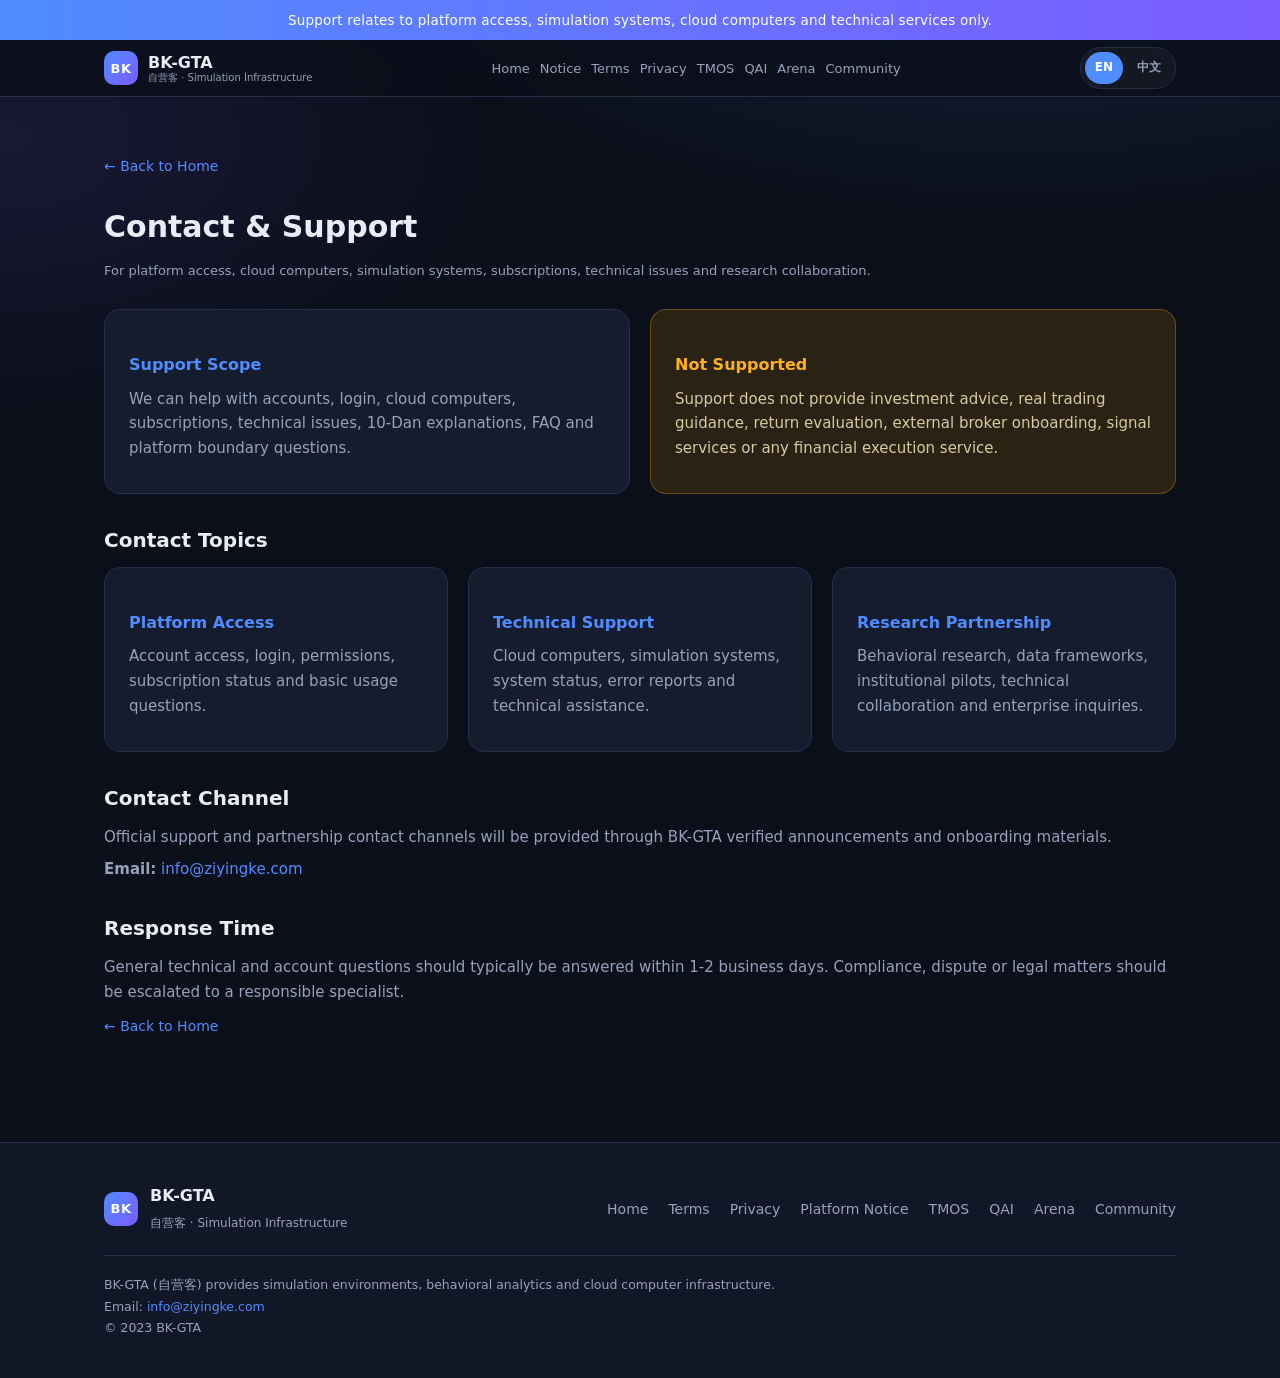
==== commit 0e190894: "Make 决策场 nav label bilingual (Arena / 决策场). Co-authored-by: Cursor <cursoragent@cursor.com>" ====
--- a/contact.html
+++ b/contact.html
@@ -15,7 +15,7 @@
         <span class="brand-mark">BK</span>
         <span class="brand-text">BK-GTA<small data-en="自营客 · Simulation Infrastructure" data-zh="自营客 · 仿真基础设施">自营客 · Simulation Infrastructure</small></span>
       </a>
-      <nav class="nav-links"><a href="index.html" data-en="Home" data-zh="首页">Home</a><a href="platform-notice.html" data-en="Notice" data-zh="声明">Notice</a><a href="terms.html">Terms</a><a href="privacy.html">Privacy</a><a href="https://t.ziyingke.com/" target="_blank" rel="noopener noreferrer">TMOS</a><a href="https://q.ziyingke.com/" target="_blank" rel="noopener noreferrer">QAI</a><a href="https://ai.ziyingke.com/" target="_blank" rel="noopener noreferrer">决策场</a><a href="https://bkgta.com" target="_blank" rel="noopener noreferrer" data-en="Community" data-zh="社区">Community</a></nav>
+      <nav class="nav-links"><a href="index.html" data-en="Home" data-zh="首页">Home</a><a href="platform-notice.html" data-en="Notice" data-zh="声明">Notice</a><a href="terms.html">Terms</a><a href="privacy.html">Privacy</a><a href="https://t.ziyingke.com/" target="_blank" rel="noopener noreferrer">TMOS</a><a href="https://q.ziyingke.com/" target="_blank" rel="noopener noreferrer">QAI</a><a href="https://ai.ziyingke.com/" target="_blank" rel="noopener noreferrer" data-en="Arena" data-zh="决策场">Arena</a><a href="https://bkgta.com" target="_blank" rel="noopener noreferrer" data-en="Community" data-zh="社区">Community</a></nav>
       <div class="lang-switch" aria-label="Language switcher">
         <button type="button" data-lang-switch="en">EN</button>
         <button type="button" data-lang-switch="zh">中文</button>
@@ -61,7 +61,7 @@
   <footer class="footer">
     <div class="container footer-inner">
       <div class="footer-brand"><span class="brand-mark">BK</span><div><strong>BK-GTA</strong><small data-en="自营客 · Simulation Infrastructure" data-zh="自营客 · 仿真基础设施">自营客 · Simulation Infrastructure</small></div></div>
-      <nav class="footer-links"><a href="index.html" data-en="Home" data-zh="首页">Home</a><a href="terms.html">Terms</a><a href="privacy.html">Privacy</a><a href="platform-notice.html">Platform Notice</a><a href="https://t.ziyingke.com/" target="_blank" rel="noopener noreferrer">TMOS</a><a href="https://q.ziyingke.com/" target="_blank" rel="noopener noreferrer">QAI</a><a href="https://ai.ziyingke.com/" target="_blank" rel="noopener noreferrer">决策场</a><a href="https://bkgta.com" target="_blank" rel="noopener noreferrer" data-en="Community" data-zh="社区">Community</a></nav>
+      <nav class="footer-links"><a href="index.html" data-en="Home" data-zh="首页">Home</a><a href="terms.html">Terms</a><a href="privacy.html">Privacy</a><a href="platform-notice.html">Platform Notice</a><a href="https://t.ziyingke.com/" target="_blank" rel="noopener noreferrer">TMOS</a><a href="https://q.ziyingke.com/" target="_blank" rel="noopener noreferrer">QAI</a><a href="https://ai.ziyingke.com/" target="_blank" rel="noopener noreferrer" data-en="Arena" data-zh="决策场">Arena</a><a href="https://bkgta.com" target="_blank" rel="noopener noreferrer" data-en="Community" data-zh="社区">Community</a></nav>
       <p class="footer-note" data-en="BK-GTA (自营客) provides simulation environments, behavioral analytics and cloud computer infrastructure.<br>Email: <a href='mailto:info@ziyingke.com'>info@ziyingke.com</a><br>© 2023 BK-GTA" data-zh="BK-GTA（自营客）提供仿真环境、行为分析与云电脑基础设施。<br>联系邮箱：<a href='mailto:info@ziyingke.com'>info@ziyingke.com</a><br>© 2023 BK-GTA">BK-GTA (自营客) provides simulation environments, behavioral analytics and cloud computer infrastructure.<br>Email: <a href="mailto:info@ziyingke.com">info@ziyingke.com</a><br>© 2023 BK-GTA</p>
     </div>
   </footer>
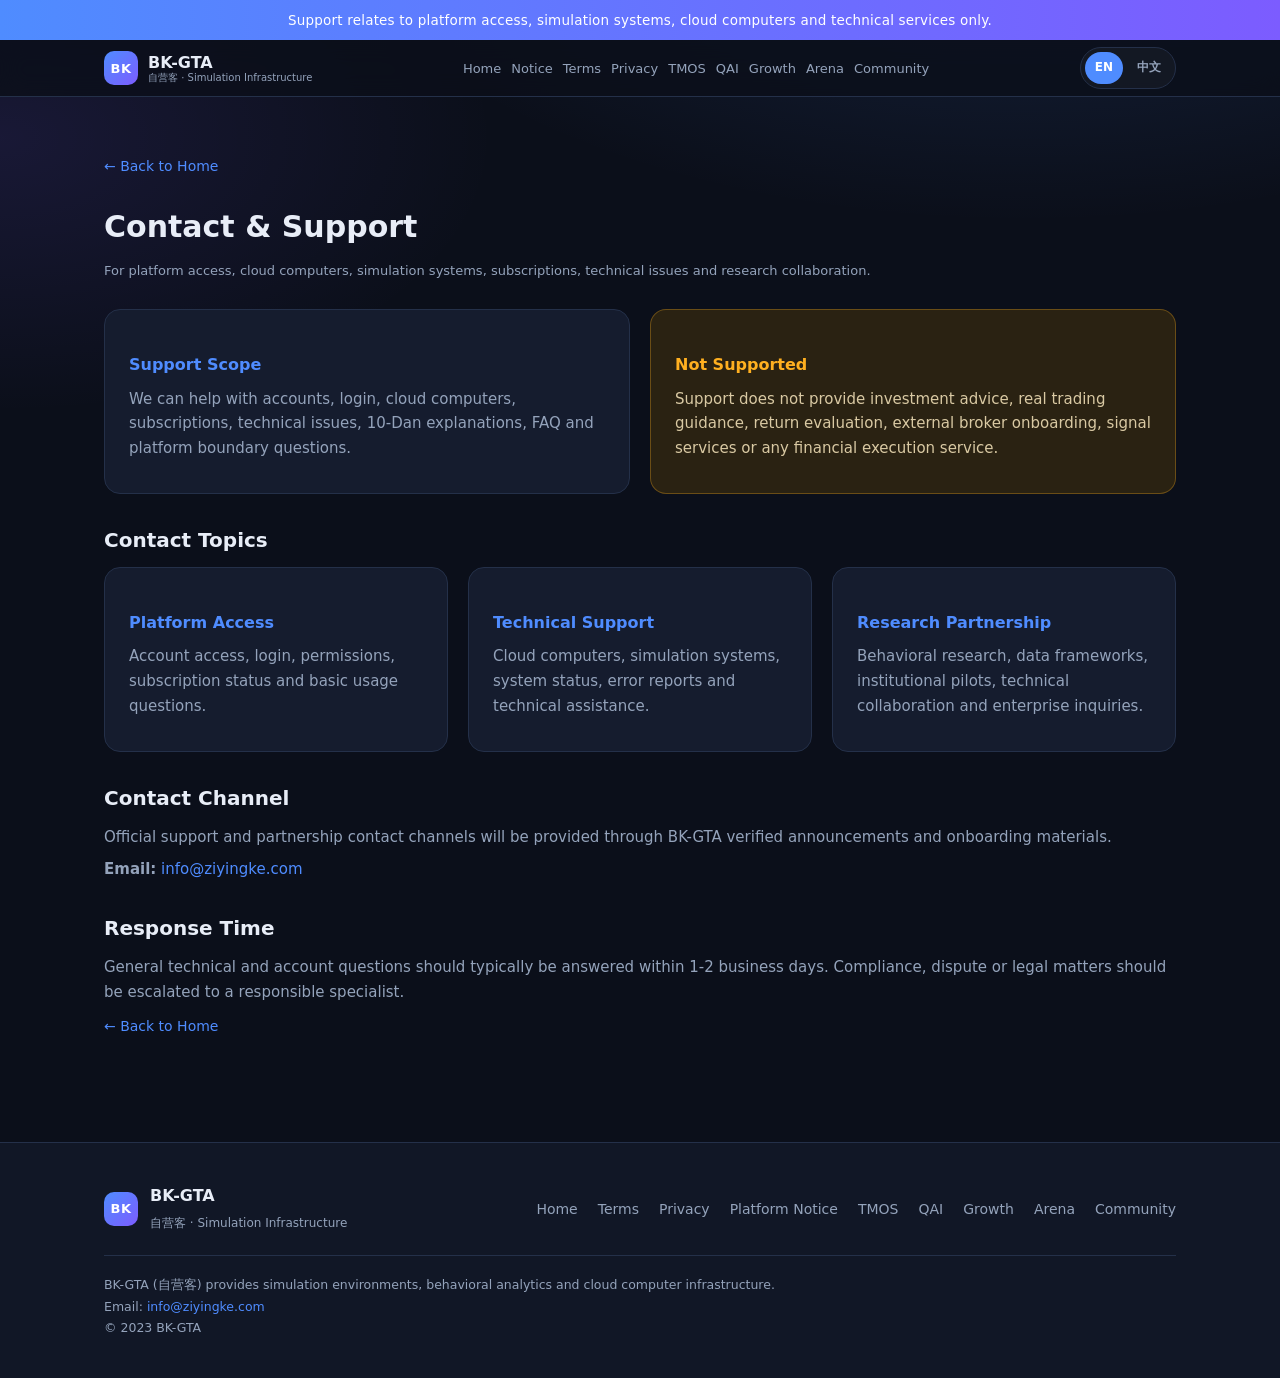
==== commit fe51cc4b: "Add Growth / 成长引擎 nav link to g.ziyingke.com. Co-authored-by: Cursor <cursoragent@cursor.com>" ====
--- a/contact.html
+++ b/contact.html
@@ -15,7 +15,7 @@
         <span class="brand-mark">BK</span>
         <span class="brand-text">BK-GTA<small data-en="自营客 · Simulation Infrastructure" data-zh="自营客 · 仿真基础设施">自营客 · Simulation Infrastructure</small></span>
       </a>
-      <nav class="nav-links"><a href="index.html" data-en="Home" data-zh="首页">Home</a><a href="platform-notice.html" data-en="Notice" data-zh="声明">Notice</a><a href="terms.html">Terms</a><a href="privacy.html">Privacy</a><a href="https://t.ziyingke.com/" target="_blank" rel="noopener noreferrer">TMOS</a><a href="https://q.ziyingke.com/" target="_blank" rel="noopener noreferrer">QAI</a><a href="https://ai.ziyingke.com/" target="_blank" rel="noopener noreferrer" data-en="Arena" data-zh="决策场">Arena</a><a href="https://bkgta.com" target="_blank" rel="noopener noreferrer" data-en="Community" data-zh="社区">Community</a></nav>
+      <nav class="nav-links"><a href="index.html" data-en="Home" data-zh="首页">Home</a><a href="platform-notice.html" data-en="Notice" data-zh="声明">Notice</a><a href="terms.html">Terms</a><a href="privacy.html">Privacy</a><a href="https://t.ziyingke.com/" target="_blank" rel="noopener noreferrer">TMOS</a><a href="https://q.ziyingke.com/" target="_blank" rel="noopener noreferrer">QAI</a><a href="https://g.ziyingke.com/" target="_blank" rel="noopener noreferrer" data-en="Growth" data-zh="成长引擎">Growth</a><a href="https://ai.ziyingke.com/" target="_blank" rel="noopener noreferrer" data-en="Arena" data-zh="决策场">Arena</a><a href="https://bkgta.com" target="_blank" rel="noopener noreferrer" data-en="Community" data-zh="社区">Community</a></nav>
       <div class="lang-switch" aria-label="Language switcher">
         <button type="button" data-lang-switch="en">EN</button>
         <button type="button" data-lang-switch="zh">中文</button>
@@ -61,7 +61,7 @@
   <footer class="footer">
     <div class="container footer-inner">
       <div class="footer-brand"><span class="brand-mark">BK</span><div><strong>BK-GTA</strong><small data-en="自营客 · Simulation Infrastructure" data-zh="自营客 · 仿真基础设施">自营客 · Simulation Infrastructure</small></div></div>
-      <nav class="footer-links"><a href="index.html" data-en="Home" data-zh="首页">Home</a><a href="terms.html">Terms</a><a href="privacy.html">Privacy</a><a href="platform-notice.html">Platform Notice</a><a href="https://t.ziyingke.com/" target="_blank" rel="noopener noreferrer">TMOS</a><a href="https://q.ziyingke.com/" target="_blank" rel="noopener noreferrer">QAI</a><a href="https://ai.ziyingke.com/" target="_blank" rel="noopener noreferrer" data-en="Arena" data-zh="决策场">Arena</a><a href="https://bkgta.com" target="_blank" rel="noopener noreferrer" data-en="Community" data-zh="社区">Community</a></nav>
+      <nav class="footer-links"><a href="index.html" data-en="Home" data-zh="首页">Home</a><a href="terms.html">Terms</a><a href="privacy.html">Privacy</a><a href="platform-notice.html">Platform Notice</a><a href="https://t.ziyingke.com/" target="_blank" rel="noopener noreferrer">TMOS</a><a href="https://q.ziyingke.com/" target="_blank" rel="noopener noreferrer">QAI</a><a href="https://g.ziyingke.com/" target="_blank" rel="noopener noreferrer" data-en="Growth" data-zh="成长引擎">Growth</a><a href="https://ai.ziyingke.com/" target="_blank" rel="noopener noreferrer" data-en="Arena" data-zh="决策场">Arena</a><a href="https://bkgta.com" target="_blank" rel="noopener noreferrer" data-en="Community" data-zh="社区">Community</a></nav>
       <p class="footer-note" data-en="BK-GTA (自营客) provides simulation environments, behavioral analytics and cloud computer infrastructure.<br>Email: <a href='mailto:info@ziyingke.com'>info@ziyingke.com</a><br>© 2023 BK-GTA" data-zh="BK-GTA（自营客）提供仿真环境、行为分析与云电脑基础设施。<br>联系邮箱：<a href='mailto:info@ziyingke.com'>info@ziyingke.com</a><br>© 2023 BK-GTA">BK-GTA (自营客) provides simulation environments, behavioral analytics and cloud computer infrastructure.<br>Email: <a href="mailto:info@ziyingke.com">info@ziyingke.com</a><br>© 2023 BK-GTA</p>
     </div>
   </footer>
